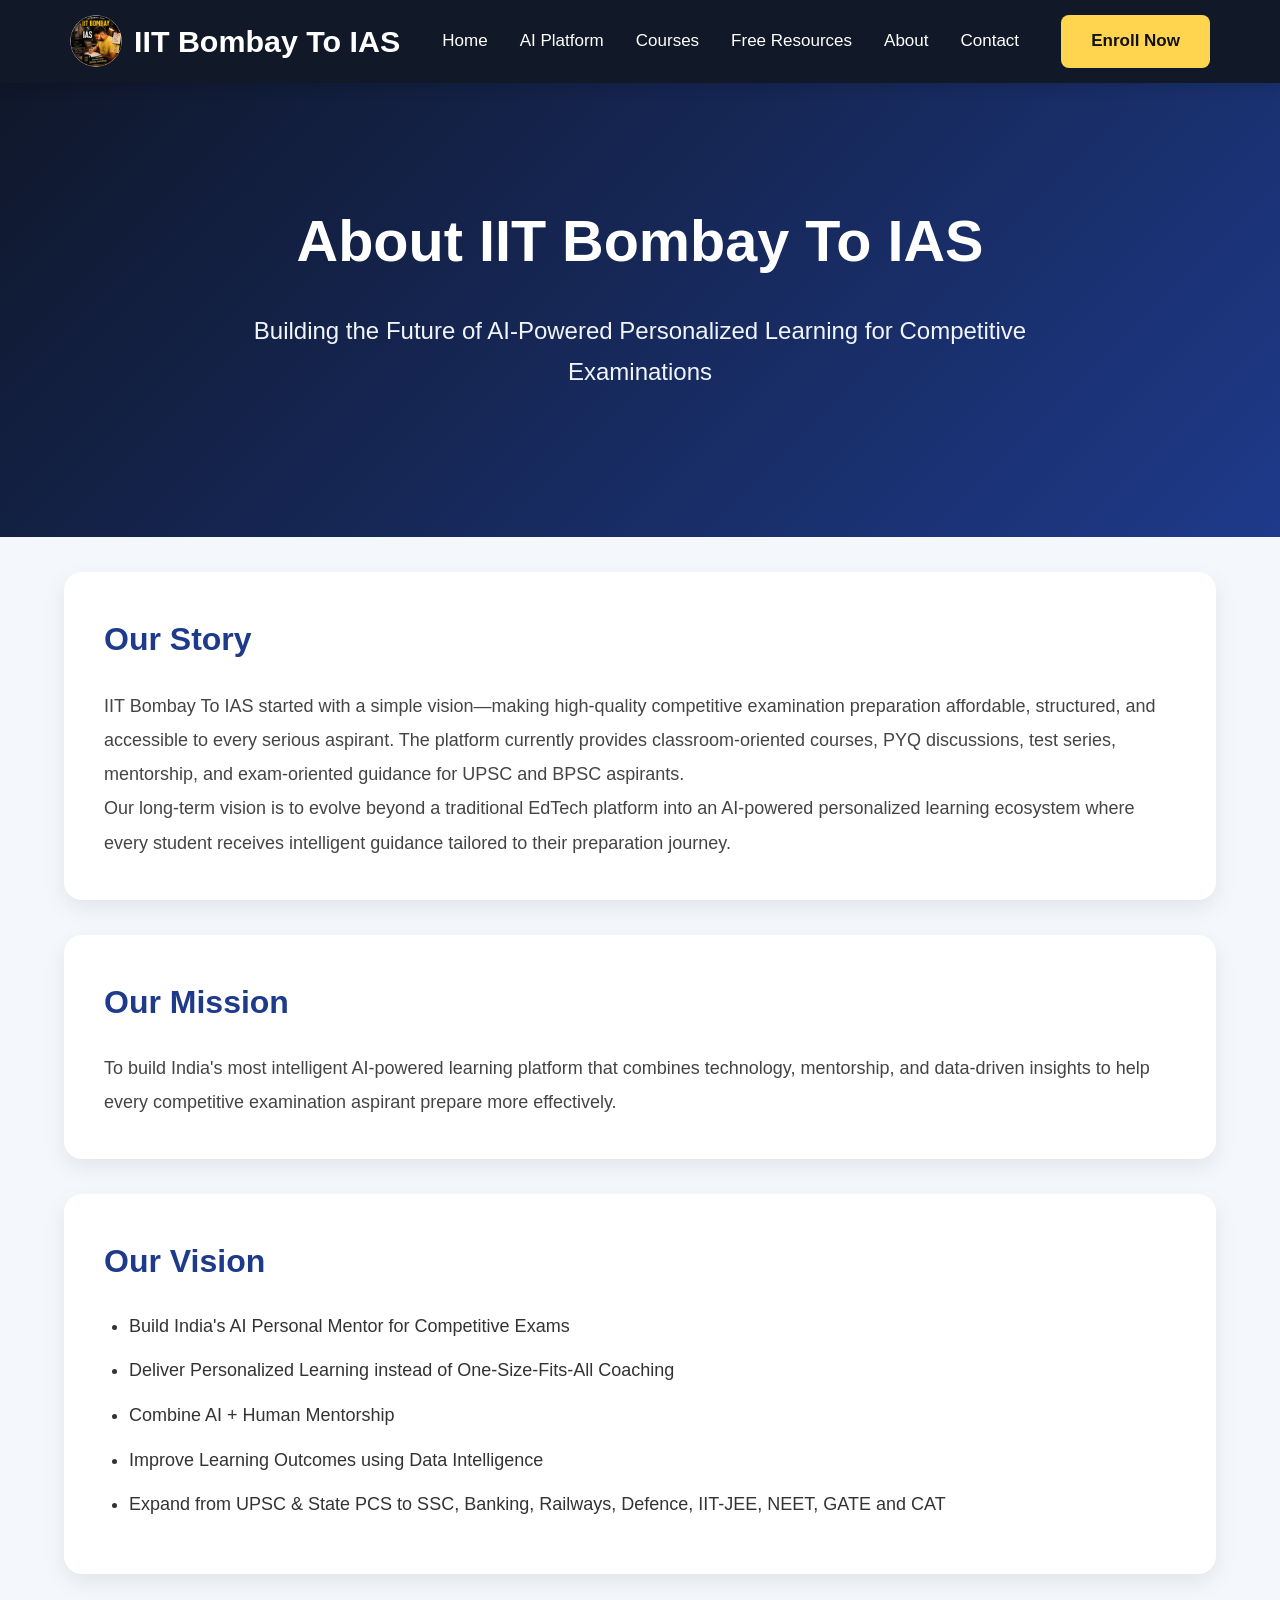
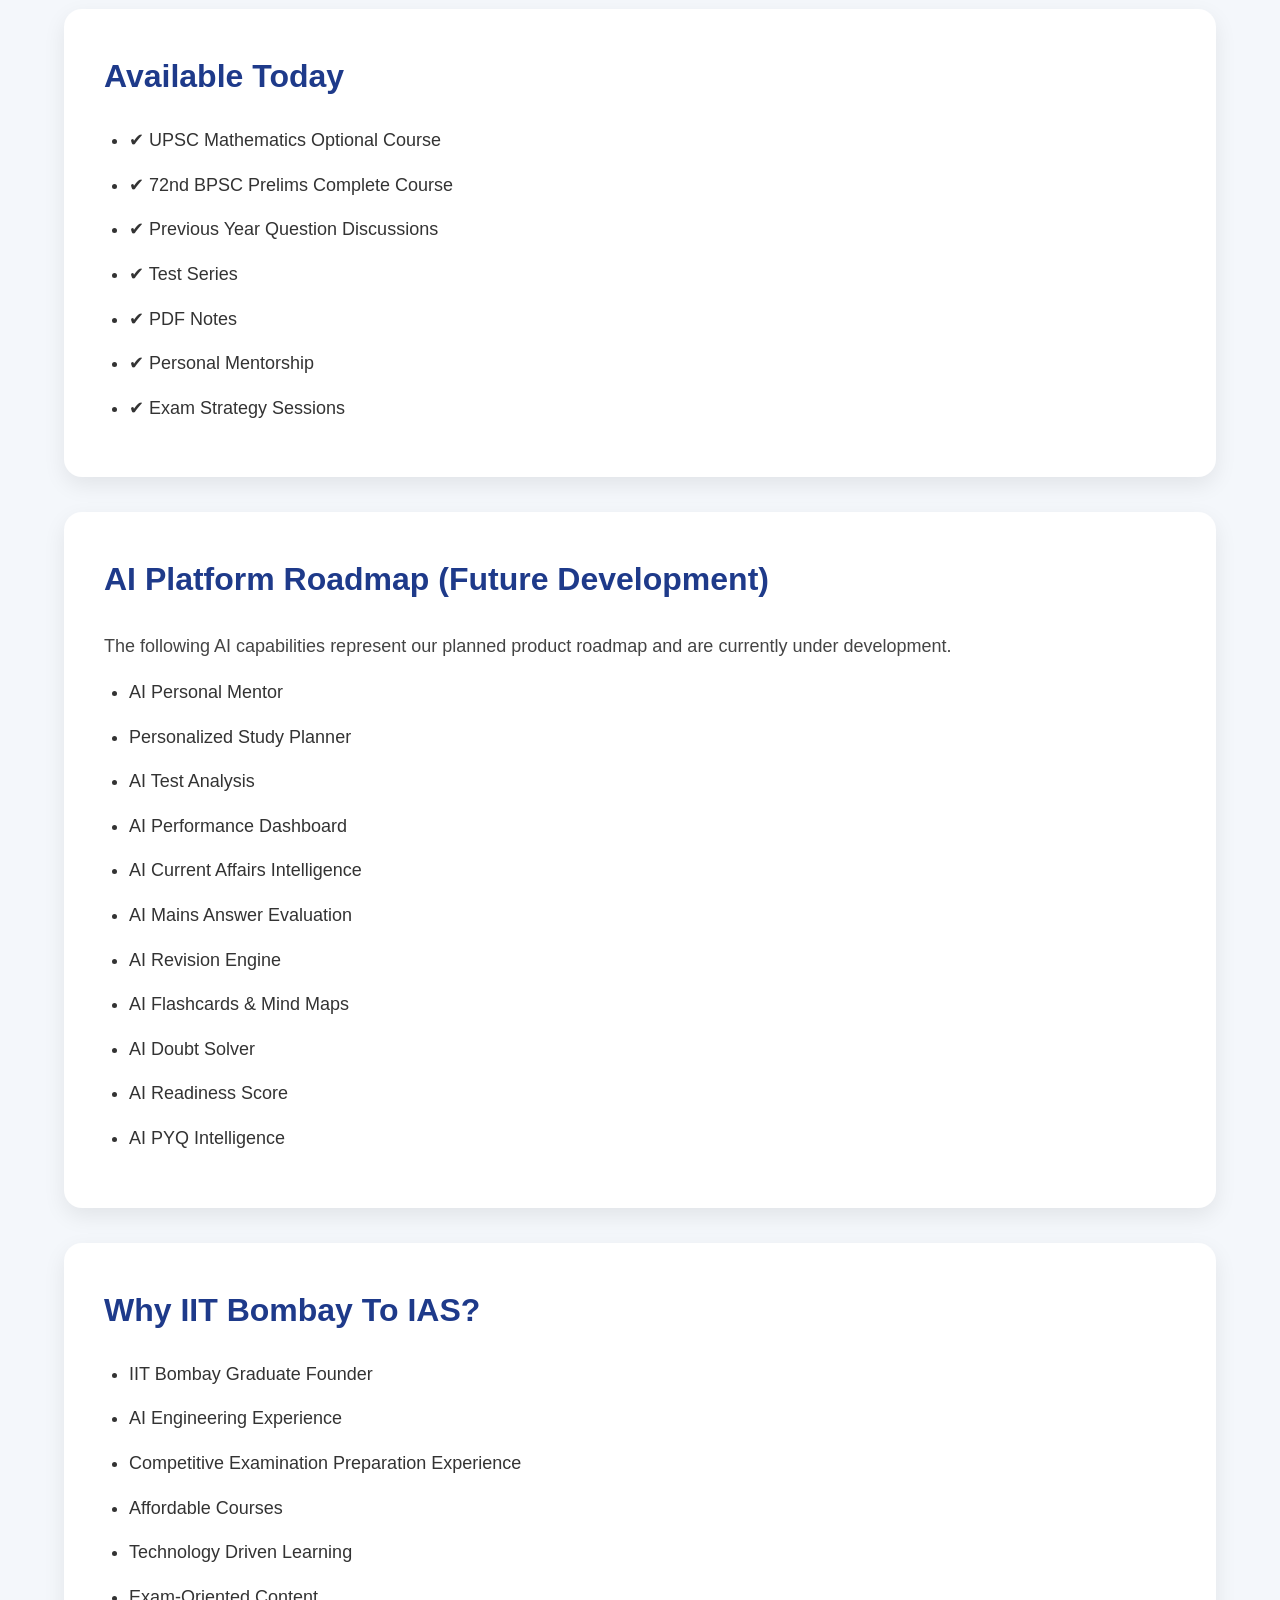
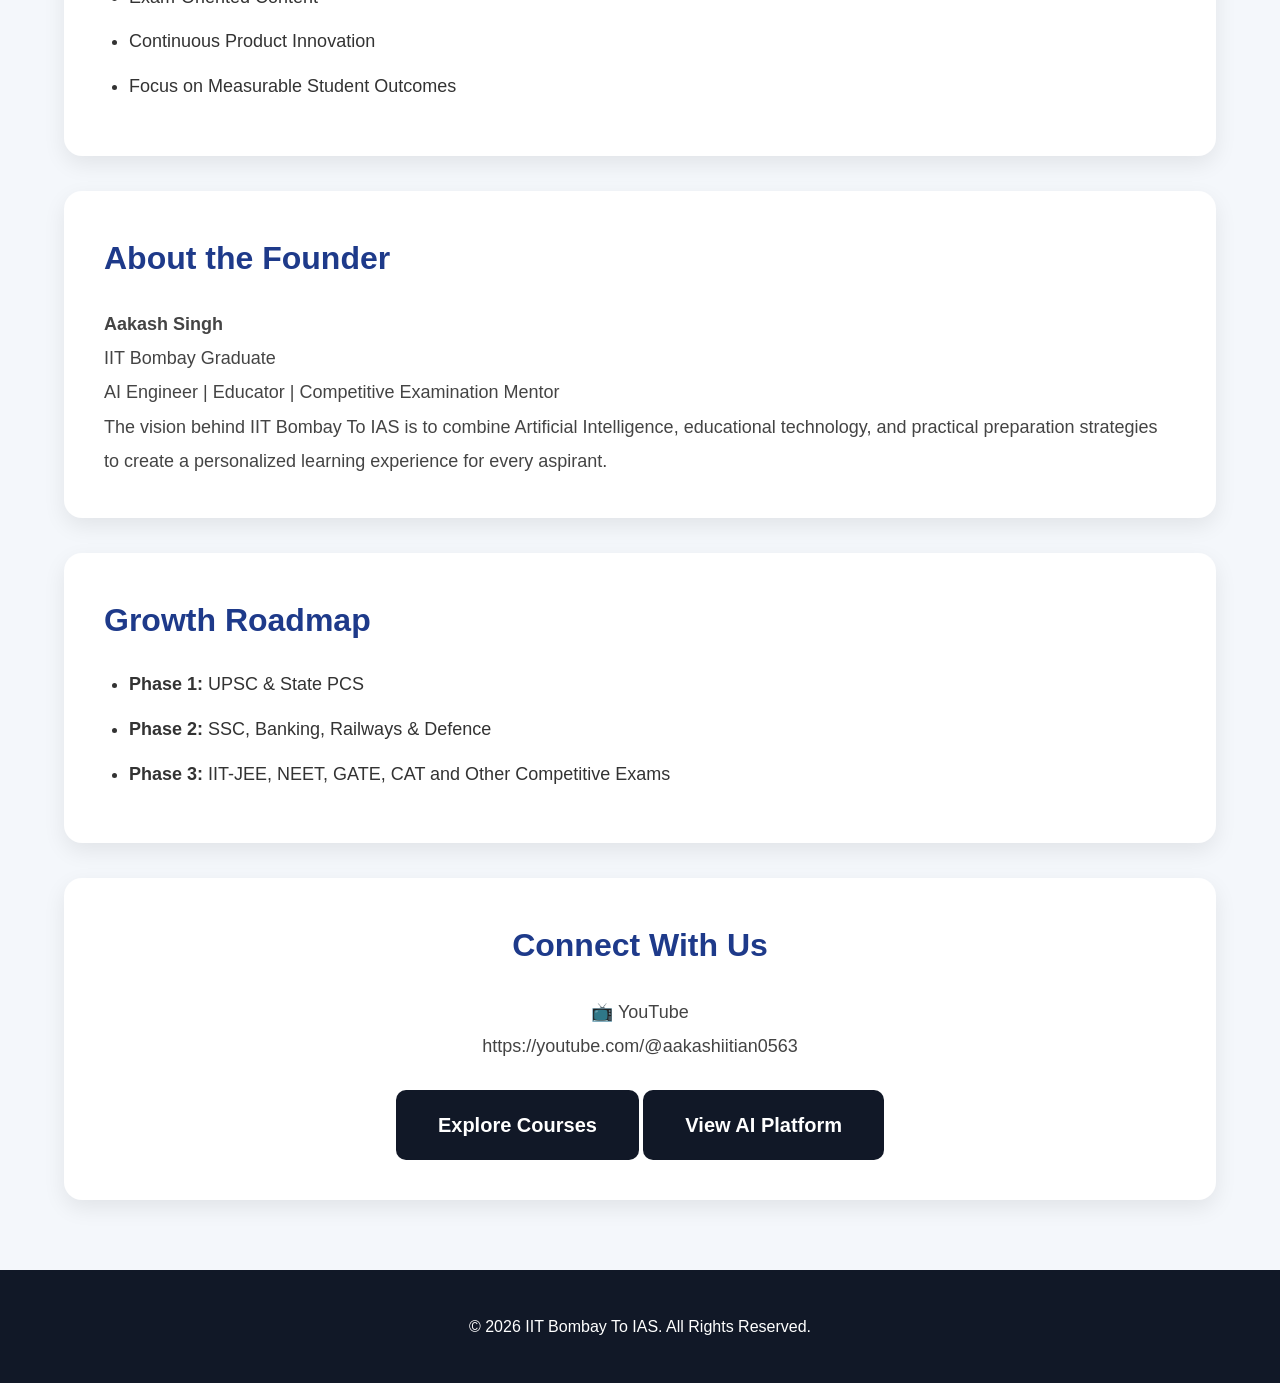
==== about.html @ cb293e4f "Responsive IIT Bombay To IAS site with SEO + accessibility improvements" ====
<!DOCTYPE html>
<html lang="en">

<head>

<meta charset="UTF-8">

<meta name="viewport" content="width=device-width, initial-scale=1.0">

<title>About | IIT Bombay To IAS</title>

<meta name="description" content="About IIT Bombay To IAS — an IIT Bombay graduate and AI engineer building an AI-powered personalized learning platform for UPSC, BPSC and other competitive exams.">

<link rel="icon" type="image/png" href="images/logo.png">
<link rel="canonical" href="https://abhi1191.github.io/iitbombaytoias/about.html">
<meta name="theme-color" content="#111827">
<meta property="og:type" content="website">
<meta property="og:title" content="About | IIT Bombay To IAS">
<meta property="og:description" content="Building an AI-powered personalized learning platform for competitive exam aspirants.">
<meta property="og:image" content="https://abhi1191.github.io/iitbombaytoias/images/logo.png">

<link rel="stylesheet" href="css/style.css">

</head>

<body>

<!-- ================= NAVBAR ================= -->

<header>

<nav>

<div class="logo">

<img src="images/logo.png" alt="IIT Bombay To IAS">

<h2>IIT Bombay To IAS</h2>

</div>

<ul>

<li><a href="index.html">Home</a></li>

<li><a href="ai-platform.html">AI Platform</a></li>

<li><a href="courses.html">Courses</a></li>

<li><a href="resources.html">Free Resources</a></li>

<li><a href="about.html">About</a></li>

<li><a href="contact.html">Contact</a></li>

</ul>

<a href="https://forms.gle/uqnSGutSCqCPFCfB7" target="_blank" rel="noopener noreferrer" class="nav-btn btn">

Enroll Now

</a>

</nav>

</header>



<!-- ================= HERO ================= -->

<section class="hero">

<h1>

About IIT Bombay To IAS

</h1>

<p>

Building the Future of AI-Powered Personalized Learning for Competitive Examinations

</p>

</section>



<!-- ================= OUR STORY ================= -->

<section class="details">

<h2>

Our Story

</h2>

<p>

IIT Bombay To IAS started with a simple vision—making high-quality competitive examination preparation affordable, structured, and accessible to every serious aspirant.

The platform currently provides classroom-oriented courses, PYQ discussions, test series, mentorship, and exam-oriented guidance for UPSC and BPSC aspirants.

</p>

<p>

Our long-term vision is to evolve beyond a traditional EdTech platform into an AI-powered personalized learning ecosystem where every student receives intelligent guidance tailored to their preparation journey.

</p>

</section>



<!-- ================= MISSION ================= -->

<section class="details">

<h2>

Our Mission

</h2>

<p>

To build India's most intelligent AI-powered learning platform that combines technology, mentorship, and data-driven insights to help every competitive examination aspirant prepare more effectively.

</p>

</section>



<!-- ================= VISION ================= -->

<section class="details">

<h2>

Our Vision

</h2>

<ul>

<li>Build India's AI Personal Mentor for Competitive Exams</li>

<li>Deliver Personalized Learning instead of One-Size-Fits-All Coaching</li>

<li>Combine AI + Human Mentorship</li>

<li>Improve Learning Outcomes using Data Intelligence</li>

<li>Expand from UPSC & State PCS to SSC, Banking, Railways, Defence, IIT-JEE, NEET, GATE and CAT</li>

</ul>

</section>



<!-- ================= WHAT WE OFFER TODAY ================= -->

<section class="details">

<h2>

Available Today

</h2>

<ul>

<li>✔ UPSC Mathematics Optional Course</li>

<li>✔ 72nd BPSC Prelims Complete Course</li>

<li>✔ Previous Year Question Discussions</li>

<li>✔ Test Series</li>

<li>✔ PDF Notes</li>

<li>✔ Personal Mentorship</li>

<li>✔ Exam Strategy Sessions</li>

</ul>

</section>



<!-- ================= FUTURE AI PLATFORM ================= -->

<section class="details">

<h2>

AI Platform Roadmap (Future Development)

</h2>

<p>

The following AI capabilities represent our planned product roadmap and are currently under development.

</p>

<ul>

<li>AI Personal Mentor</li>

<li>Personalized Study Planner</li>

<li>AI Test Analysis</li>

<li>AI Performance Dashboard</li>

<li>AI Current Affairs Intelligence</li>

<li>AI Mains Answer Evaluation</li>

<li>AI Revision Engine</li>

<li>AI Flashcards & Mind Maps</li>

<li>AI Doubt Solver</li>

<li>AI Readiness Score</li>

<li>AI PYQ Intelligence</li>

</ul>

</section>



<!-- ================= WHY US ================= -->

<section class="details">

<h2>

Why IIT Bombay To IAS?

</h2>

<ul>

<li>IIT Bombay Graduate Founder</li>

<li>AI Engineering Experience</li>

<li>Competitive Examination Preparation Experience</li>

<li>Affordable Courses</li>

<li>Technology Driven Learning</li>

<li>Exam-Oriented Content</li>

<li>Continuous Product Innovation</li>

<li>Focus on Measurable Student Outcomes</li>

</ul>

</section>



<!-- ================= FOUNDER ================= -->

<section class="details">

<h2>

About the Founder

</h2>

<p>

<b>Aakash Singh</b>

</p>

<p>

IIT Bombay Graduate

</p>

<p>

AI Engineer | Educator | Competitive Examination Mentor

</p>

<p>

The vision behind IIT Bombay To IAS is to combine Artificial Intelligence, educational technology, and practical preparation strategies to create a personalized learning experience for every aspirant.

</p>

</section>



<!-- ================= PHASES ================= -->

<section class="details">

<h2>

Growth Roadmap

</h2>

<ul>

<li><b>Phase 1:</b> UPSC & State PCS</li>

<li><b>Phase 2:</b> SSC, Banking, Railways & Defence</li>

<li><b>Phase 3:</b> IIT-JEE, NEET, GATE, CAT and Other Competitive Exams</li>

</ul>

</section>



<!-- ================= CONNECT ================= -->

<section class="details" style="text-align:center;">

<h2>

Connect With Us

</h2>

<p>

📺 YouTube

</p>

<p>

https://youtube.com/@aakashiitian0563

</p>

<br>

<a href="courses.html" class="buy-btn btn">

Explore Courses

</a>

<a href="ai-platform.html" class="buy-btn btn">

View AI Platform

</a>

</section>



<footer>

<p>

© 2026 IIT Bombay To IAS. All Rights Reserved.

</p>

</footer>

<script src="js/script.js"></script>

</body>

</html>
---- css/style.css ----
/* ==========================================================
   IIT Bombay To IAS
   AI Powered Competitive Exam Platform
   Global Styles (Part 1)
========================================================== */

*{
    margin:0;
    padding:0;
    box-sizing:border-box;
    font-family:Arial, Helvetica, sans-serif;
}

html{
    scroll-behavior:smooth;
}

body{
    background:#f4f7fb;
    color:#222;
    line-height:1.7;
}

/* ==========================================================
   LINKS
========================================================== */

a{
    text-decoration:none;
    color:inherit;
}

/* ==========================================================
   NAVBAR
========================================================== */

nav{

    width:100%;

    display:flex;

    justify-content:space-between;

    align-items:center;

    padding:15px 70px;

    background:#111827;

    position:sticky;

    top:0;

    z-index:999;

    box-shadow:0 3px 15px rgba(0,0,0,.15);

}

.logo{

    display:flex;

    align-items:center;

    gap:12px;

}

.logo img{

    width:52px;

    height:52px;

    border-radius:50%;

}

.logo h2{

    color:white;

    font-size:clamp(1.1rem, 2.4vw, 1.9rem);

    font-weight:bold;

    white-space:nowrap;

}

nav ul{

    display:flex;

    gap:32px;

    list-style:none;

}

nav ul li a{

    color:white;

    font-size:17px;

    transition:.3s;

}

nav ul li a:hover{

    color:#FFD54F;

}

/* ==========================================================
   NAV BUTTON
========================================================== */

.nav-btn{

    background:#FFD54F;

    color:#111;

    padding:12px 30px;

    border:none;

    border-radius:8px;

    font-size:17px;

    font-weight:bold;

    cursor:pointer;

    transition:.3s;

}

.nav-btn:hover{

    background:white;

    transform:translateY(-2px);

}

/* ==========================================================
   MOBILE MENU TOGGLE (hamburger)
========================================================== */

.menu-toggle{

    display:none;

    flex-direction:column;

    justify-content:center;

    gap:5px;

    width:46px;

    height:46px;

    padding:9px;

    background:none;

    border:none;

    cursor:pointer;

}

.menu-toggle span{

    display:block;

    width:26px;

    height:3px;

    background:#fff;

    border-radius:3px;

    transition:.3s;

}

.menu-toggle[aria-expanded="true"] span:nth-child(1){

    transform:translateY(8px) rotate(45deg);

}

.menu-toggle[aria-expanded="true"] span:nth-child(2){

    opacity:0;

}

.menu-toggle[aria-expanded="true"] span:nth-child(3){

    transform:translateY(-8px) rotate(-45deg);

}

/* ==========================================================
   HERO SECTION
========================================================== */

.hero{

    background:linear-gradient(135deg,#0f172a,#1e3a8a);

    color:white;

    text-align:center;

    padding:110px 20px;

}

.hero h1{

    font-size:clamp(2rem, 5.5vw, 3.6rem);

    margin-bottom:20px;

    font-weight:bold;

}

.hero p{

    font-size:clamp(1rem, 2.4vw, 1.5rem);

    max-width:900px;

    margin:auto;

    margin-bottom:35px;

    color:#f1f5f9;

}

.hero button,
.hero a.btn{

    background:#FFD54F;

    color:black;

    border:none;

    padding:18px 42px;

    font-size:20px;

    border-radius:10px;

    cursor:pointer;

    font-weight:bold;

    transition:.3s;

}

.hero button:hover,
.hero a.btn:hover{

    transform:translateY(-4px);

    background:white;

}

/* ==========================================================
   SECTION TITLE
========================================================== */

.section-title{

    text-align:center;

    font-size:clamp(1.7rem, 4vw, 2.5rem);

    color:#0f172a;

    margin-bottom:15px;

}

.section-subtitle{

    text-align:center;

    color:#555;

    font-size:20px;

    margin-bottom:45px;

}

/* ==========================================================
   COMMON SECTION
========================================================== */

.featured{

    width:90%;

    max-width:1400px;

    margin:auto;

    padding:70px 0;

}

.featured h2{

    text-align:center;

    font-size:clamp(1.6rem, 3.8vw, 2.4rem);

    color:#0f172a;

    margin-bottom:45px;

}

/* ==========================================================
   GRID
========================================================== */

.cards{

    display:grid;

    grid-template-columns:repeat(auto-fit,minmax(280px,1fr));

    gap:30px;

}

/* ==========================================================
   CARD DESIGN
========================================================== */

.card,
.course-card{

    background:white;

    border-radius:18px;

    padding:28px;

    text-align:center;

    box-shadow:0 10px 25px rgba(0,0,0,.08);

    transition:.35s;

    display:flex;

    flex-direction:column;

    justify-content:space-between;

    overflow:hidden;

}

.card:hover,
.course-card:hover{

    transform:translateY(-8px);

    box-shadow:0 18px 40px rgba(0,0,0,.15);

}

/* ==========================================================
   CARD IMAGE
========================================================== */

.card img,
.course-card img{

    width:190px;

    height:190px;

    object-fit:cover;

    margin:auto;

    border-radius:15px;

    margin-bottom:20px;

}

.card h3,
.course-card h2{

    font-size:28px;

    margin-bottom:15px;

    color:#111827;

}

.card p,
.course-card p{

    font-size:18px;

    color:#555;

    margin-bottom:15px;

}

.card h4,
.course-card h4{

    color:#d40000;

    font-size:30px;

    margin-bottom:22px;

}

/* ==========================================================
   BUTTONS
========================================================== */

a.btn{

    display:inline-block;

    text-decoration:none;

    text-align:center;

}

.card button,
.card a.btn,
.course-card button,
.course-card a.btn{

    width:100%;

    background:#111827;

    color:white;

    border:none;

    padding:15px;

    border-radius:10px;

    font-size:18px;

    cursor:pointer;

    transition:.3s;

    font-weight:bold;

}

.card button:hover,
.card a.btn:hover,
.course-card button:hover,
.course-card a.btn:hover{

    background:#FFD54F;

    color:black;

}

button:disabled{

    background:#bdbdbd;

    cursor:not-allowed;

}

/* ==========================================================
   BADGES
========================================================== */

.badge{

    display:inline-block;

    background:#2563eb;

    color:white;

    padding:8px 18px;

    border-radius:50px;

    font-size:14px;

    font-weight:bold;

    margin-bottom:18px;

}

.badge-ai{

    background:#7c3aed;

}

.badge-live{

    background:#16a34a;

}

.badge-coming{

    background:#f59e0b;

}

/* ==========================================================
   HIGHLIGHT BOX
========================================================== */

.highlight-box{

    background:#eef5ff;

    border-left:5px solid #2563eb;

    padding:22px;

    border-radius:10px;

    margin:25px 0;

}

/* ==========================================================
   AI FEATURE BOX
========================================================== */

.ai-feature{

    background:white;

    border-radius:18px;

    padding:28px;

    box-shadow:0 10px 25px rgba(0,0,0,.08);

    transition:.3s;

}

.ai-feature:hover{

    transform:translateY(-6px);

}

.ai-feature h3{

    margin-bottom:15px;

    color:#1e3a8a;

}

.ai-feature p{

    color:#555;

    line-height:1.8;

}
/* ==========================================================
   COURSE PAGE
========================================================== */

.course-page{

    width:90%;
    max-width:1300px;
    margin:70px auto;

    display:grid;

    grid-template-columns:400px 1fr;

    gap:60px;

    align-items:center;

}

.course-left{

    text-align:center;

}

.course-image{

    width:100%;

    max-width:400px;

    border-radius:18px;

    box-shadow:0 15px 35px rgba(0,0,0,.18);

    transition:.4s;

}

.course-image:hover{

    transform:scale(1.02);

}

.course-right h1{

    font-size:clamp(1.8rem, 4.5vw, 2.9rem);

    color:#0f172a;

    margin-bottom:20px;

}

.course-right p{

    font-size:20px;

    color:#555;

    margin-bottom:25px;

}

/* ==========================================================
   PRICE BOX
========================================================== */

.price-box{

    background:#fff8dc;

    border-left:6px solid #f59e0b;

    padding:25px;

    border-radius:12px;

    margin:25px 0;

    box-shadow:0 6px 15px rgba(0,0,0,.08);

}

.price-box h2{

    color:#d40000;

    font-size:48px;

    margin-bottom:10px;

}

.price-box span{

    color:#444;

    font-size:18px;

}

/* ==========================================================
   BUY BUTTON
========================================================== */

.buy-btn{

    background:#111827;

    color:white;

    padding:18px 42px;

    border:none;

    border-radius:10px;

    font-size:20px;

    font-weight:bold;

    cursor:pointer;

    transition:.3s;

}

.buy-btn:hover{

    background:#FFD54F;

    color:black;

}

/* ==========================================================
   DETAILS SECTION
========================================================== */

.details{

    width:90%;

    max-width:1200px;

    margin:35px auto;

    background:white;

    padding:40px;

    border-radius:18px;

    box-shadow:0 8px 22px rgba(0,0,0,.08);

}

.details h2{

    color:#1e3a8a;

    font-size:32px;

    margin-bottom:22px;

}

.details h3{

    color:#111827;

    margin-top:20px;

    margin-bottom:12px;

}

.details p{

    font-size:18px;

    color:#444;

    line-height:1.9;

}

.details ul{

    padding-left:25px;

}

.details li{

    margin:14px 0;

    font-size:18px;

    color:#333;

}

/* ==========================================================
   INFO GRID
========================================================== */

.info-grid{

    display:grid;

    grid-template-columns:repeat(auto-fit,minmax(260px,1fr));

    gap:25px;

    margin-top:30px;

}

.info-box{

    background:#f8fbff;

    border-radius:15px;

    padding:25px;

    text-align:center;

    border:1px solid #dbeafe;

    transition:.3s;

}

.info-box:hover{

    transform:translateY(-6px);

    box-shadow:0 12px 25px rgba(0,0,0,.10);

}

.info-box h3{

    color:#2563eb;

    margin-bottom:15px;

}

.info-box p{

    font-size:17px;

}

/* ==========================================================
   FEATURE LIST
========================================================== */

.feature-list{

    display:grid;

    grid-template-columns:repeat(auto-fit,minmax(300px,1fr));

    gap:20px;

    margin-top:25px;

}

.feature-item{

    background:#ffffff;

    border-radius:14px;

    padding:22px;

    box-shadow:0 8px 18px rgba(0,0,0,.07);

    border-left:5px solid #2563eb;

}

.feature-item h3{

    color:#1d4ed8;

    margin-bottom:10px;

}

.feature-item p{

    color:#555;

}

/* ==========================================================
   AI PLATFORM SECTION
========================================================== */

.ai-section{

    width:90%;

    max-width:1300px;

    margin:70px auto;

}

.ai-section h2{

    text-align:center;

    font-size:40px;

    color:#0f172a;

    margin-bottom:18px;

}

.ai-section p{

    text-align:center;

    font-size:20px;

    color:#666;

    margin-bottom:45px;

}

/* ==========================================================
   AI FEATURE GRID
========================================================== */

.ai-grid{

    display:grid;

    grid-template-columns:repeat(auto-fit,minmax(320px,1fr));

    gap:28px;

}

.ai-card{

    background:white;

    padding:30px;

    border-radius:18px;

    box-shadow:0 10px 22px rgba(0,0,0,.08);

    transition:.35s;

}

.ai-card:hover{

    transform:translateY(-8px);

}

.ai-card h3{

    color:#1d4ed8;

    margin-bottom:15px;

    font-size:24px;

}

.ai-card p{

    color:#555;

    line-height:1.8;

}

/* ==========================================================
   ROADMAP
========================================================== */

.roadmap{

    width:90%;

    max-width:1200px;

    margin:60px auto;

}

.roadmap table{

    width:100%;

    border-collapse:collapse;

    background:white;

    box-shadow:0 8px 18px rgba(0,0,0,.08);

}

.roadmap th{

    background:#1d4ed8;

    color:white;

    padding:18px;

}

.roadmap td{

    border:1px solid #e5e7eb;

    padding:18px;

    font-size:17px;

}

.roadmap tr:nth-child(even){

    background:#f8fafc;

}

/* ==========================================================
   VISION BOX
========================================================== */

.vision-box{

    background:linear-gradient(135deg,#1e3a8a,#2563eb);

    color:white;

    padding:45px;

    border-radius:20px;

    text-align:center;

    margin:60px auto;

    width:90%;

    max-width:1200px;

}

.vision-box h2{

    font-size:38px;

    margin-bottom:20px;

}

.vision-box p{

    font-size:20px;

    max-width:900px;

    margin:auto;

}

/* ==========================================================
   CTA SECTION
========================================================== */

.cta{

    background:#111827;

    color:white;

    text-align:center;

    padding:70px 20px;

}

.cta h2{

    font-size:42px;

    margin-bottom:20px;

}

.cta p{

    font-size:20px;

    margin-bottom:30px;

}

.cta button,
.cta a.btn{

    background:#FFD54F;

    color:black;

    border:none;

    padding:18px 40px;

    border-radius:10px;

    font-size:20px;

    font-weight:bold;

    cursor:pointer;

    transition:.3s;

}

.cta button:hover,
.cta a.btn:hover{

    background:white;

}
/* ==========================================================
   ABOUT PAGE
========================================================== */

.about-grid{

    display:grid;
    grid-template-columns:repeat(auto-fit,minmax(300px,1fr));
    gap:30px;
    margin-top:30px;

}

.about-card{

    background:white;
    border-radius:18px;
    padding:30px;
    box-shadow:0 10px 25px rgba(0,0,0,.08);
    transition:.3s;

}

.about-card:hover{

    transform:translateY(-6px);

}

.about-card h3{

    color:#1d4ed8;
    margin-bottom:15px;

}

.about-card p{

    color:#555;
    line-height:1.8;

}

/* ==========================================================
   CONTACT PAGE
========================================================== */

.contact-grid{

    display:grid;
    grid-template-columns:repeat(auto-fit,minmax(280px,1fr));
    gap:30px;
    margin-top:30px;

}

.contact-card{

    background:white;
    border-radius:18px;
    padding:30px;
    text-align:center;
    box-shadow:0 10px 25px rgba(0,0,0,.08);
    transition:.3s;

}

.contact-card:hover{

    transform:translateY(-6px);

}

.contact-card h3{

    color:#2563eb;
    margin-bottom:15px;

}

.contact-card p{

    color:#555;

}

/* ==========================================================
   RESOURCES
========================================================== */

.resource-grid{

    display:grid;
    grid-template-columns:repeat(auto-fit,minmax(300px,1fr));
    gap:28px;
    margin-top:35px;

}

.resource-card{

    background:white;
    border-radius:18px;
    padding:28px;
    box-shadow:0 10px 25px rgba(0,0,0,.08);
    transition:.3s;

}

.resource-card:hover{

    transform:translateY(-6px);

}

.resource-card h3{

    color:#0f172a;
    margin-bottom:15px;

}

.resource-card p{

    color:#555;
    margin-bottom:20px;

}

.resource-card a{

    display:inline-block;
    background:#2563eb;
    color:white;
    padding:10px 20px;
    border-radius:8px;
    transition:.3s;

}

.resource-card a:hover{

    background:#1d4ed8;

}

/* ==========================================================
   AI DASHBOARD PREVIEW
========================================================== */

.dashboard-preview{

    display:grid;
    grid-template-columns:repeat(auto-fit,minmax(250px,1fr));
    gap:25px;
    margin-top:35px;

}

.dashboard-card{

    background:white;
    border-radius:15px;
    padding:25px;
    text-align:center;
    box-shadow:0 8px 20px rgba(0,0,0,.08);

}

.dashboard-card h3{

    color:#2563eb;
    margin-bottom:10px;

}

.dashboard-card h2{

    font-size:40px;
    color:#111827;
    margin:15px 0;

}

/* ==========================================================
   STATS
========================================================== */

.stats{

    display:grid;
    grid-template-columns:repeat(auto-fit,minmax(220px,1fr));
    gap:30px;
    margin:60px auto;

}

.stat-box{

    background:white;
    border-radius:18px;
    padding:35px;
    text-align:center;
    box-shadow:0 10px 25px rgba(0,0,0,.08);

}

.stat-box h2{

    font-size:42px;
    color:#2563eb;
    margin-bottom:10px;

}

.stat-box p{

    color:#666;

}

/* ==========================================================
   TIMELINE
========================================================== */

.timeline{

    width:90%;
    max-width:1100px;
    margin:60px auto;

}

.timeline-item{

    background:white;
    padding:25px;
    margin-bottom:20px;
    border-left:6px solid #2563eb;
    border-radius:12px;
    box-shadow:0 8px 20px rgba(0,0,0,.08);

}

.timeline-item h3{

    color:#1d4ed8;
    margin-bottom:10px;

}

/* ==========================================================
   YOUTUBE SECTION
========================================================== */

.youtube-box{

    background:#ff0000;
    color:white;
    padding:45px;
    border-radius:18px;
    text-align:center;
    margin:60px auto;

}

.youtube-box h2{

    margin-bottom:20px;

}

.youtube-box a{

    color:white;
    font-weight:bold;
    text-decoration:underline;

}

/* ==========================================================
   FOOTER
========================================================== */

footer{

    margin-top:70px;
    background:#111827;
    color:white;
    text-align:center;
    padding:35px 20px;

}

footer p{

    margin:8px 0;

}

footer a{

    color:#FFD54F;

}

/* ==========================================================
   ANIMATIONS
========================================================== */

@keyframes fadeUp{

    from{

        opacity:0;
        transform:translateY(30px);

    }

    to{

        opacity:1;
        transform:translateY(0);

    }

}

.card,
.course-card,
.details,
.ai-card,
.about-card,
.contact-card,
.resource-card,
.dashboard-card,
.timeline-item{

    animation:fadeUp .8s ease;

}

/* ==========================================================
   RESPONSIVE
========================================================== */

/* Tablet & below: collapse the navbar into a hamburger menu */
@media(max-width:900px){

nav{

    flex-wrap:wrap;
    padding:14px 22px;

}

.logo{

    flex:1;

}

.menu-toggle{

    display:flex;

}

nav ul,
nav>a{

    flex-basis:100%;
    display:none;

}

nav.nav-open ul{

    display:flex;
    flex-direction:column;
    gap:0;
    margin-top:12px;

}

nav.nav-open>a{

    display:block;
    margin-top:12px;

}

nav ul li{

    width:100%;

}

nav ul li a{

    display:block;
    padding:13px 4px;
    font-size:18px;
    border-top:1px solid rgba(255,255,255,.12);

}

.nav-btn{

    width:100%;

}

.course-page{

    grid-template-columns:1fr;
    text-align:center;
    gap:35px;
    margin:45px auto;

}

.course-image{

    max-width:360px;
    margin:auto;

}

.featured,
.details,
.vision-box,
.ai-section,
.roadmap{

    width:94%;

}

.featured{

    padding:50px 0;

}

}

/* Phones */
@media(max-width:600px){

nav{

    padding:12px 16px;

}

.hero{

    padding:70px 16px;

}

.hero-buttons{

    display:flex;
    flex-direction:column;
    gap:12px;

}

.card,
.course-card,
.ai-card,
.about-card,
.contact-card,
.resource-card{

    padding:22px;

}

.card img,
.course-card img{

    width:150px;
    height:150px;

}

.details{

    padding:26px 20px;

}

.roadmap td,
.roadmap th{

    padding:12px;
    font-size:15px;

}

.price-box h2{

    font-size:36px;

}

.buy-btn,
.hero button,
.nav-btn{

    width:100%;

}

}

/* Large monitors: keep content comfortably centered */
@media(min-width:1600px){

.featured{

    max-width:1500px;

}

}

/* ==========================================================
   END OF FILE
========================================================== */
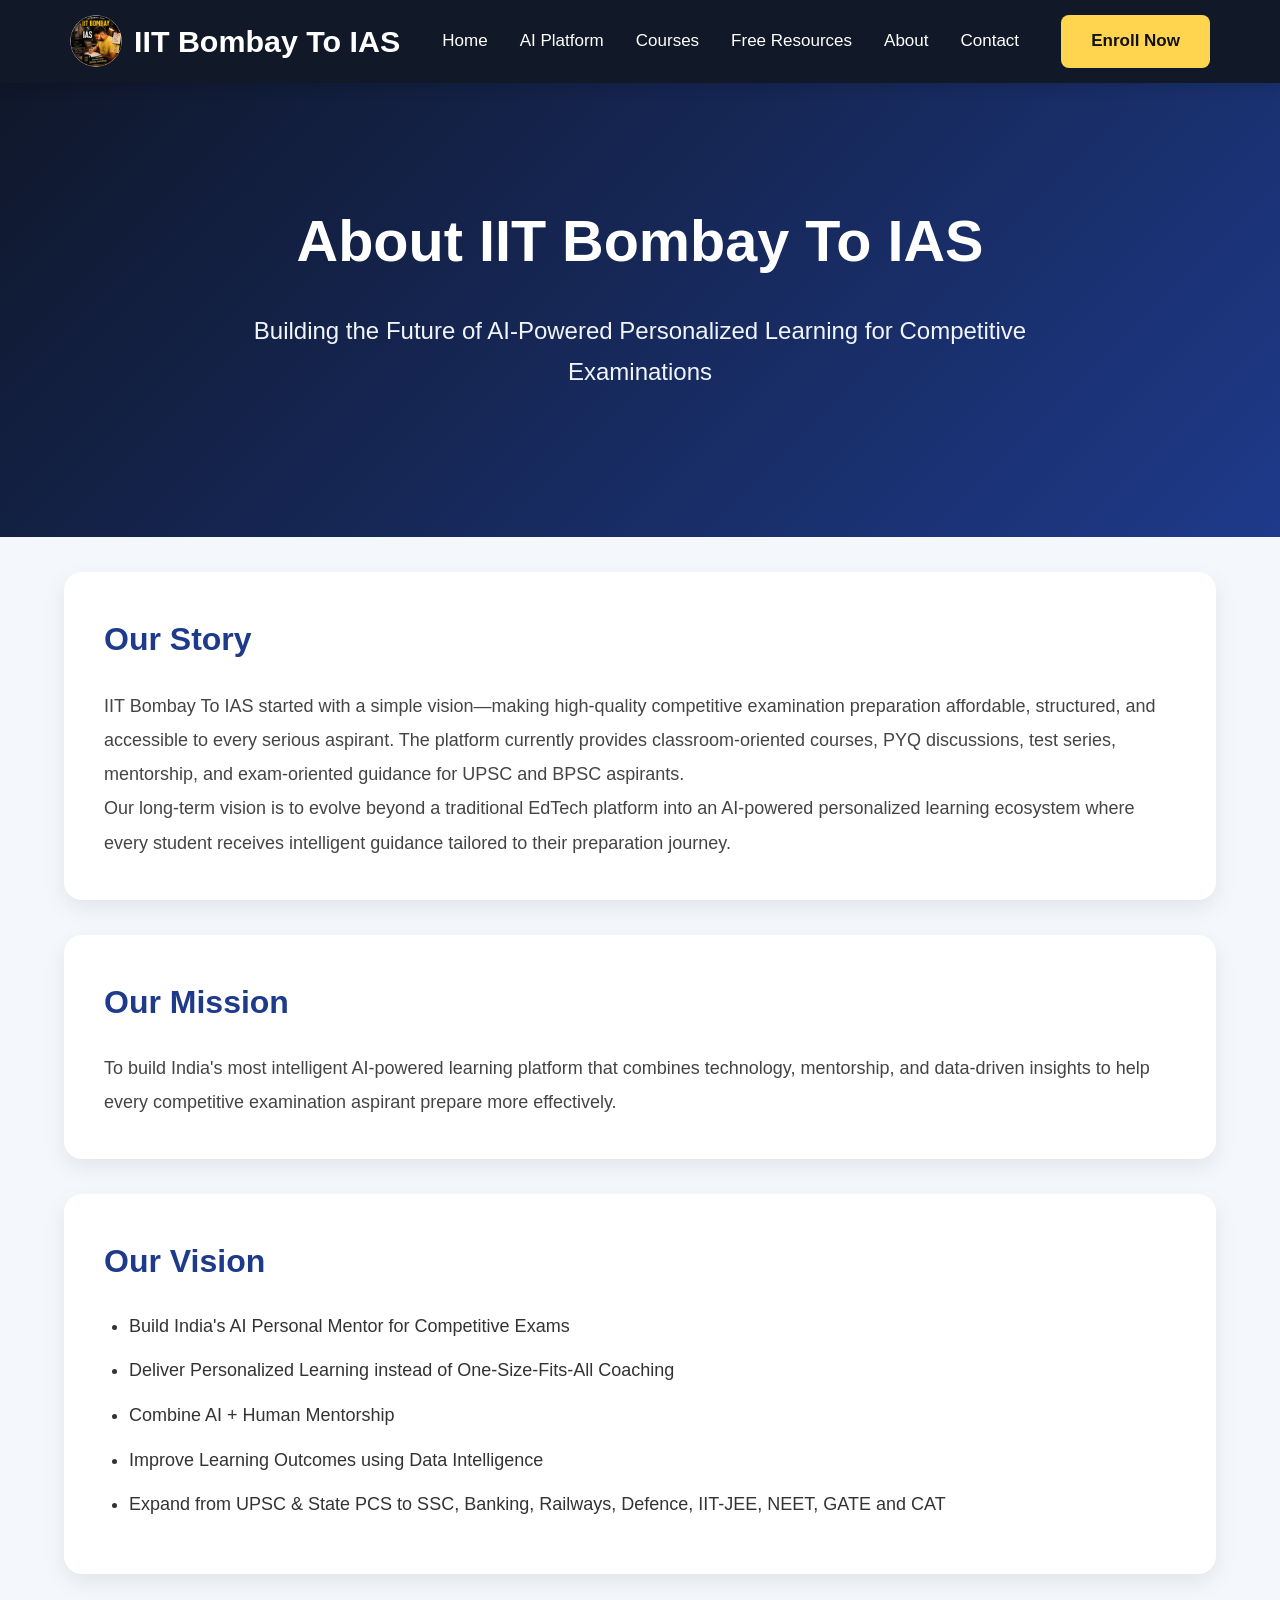
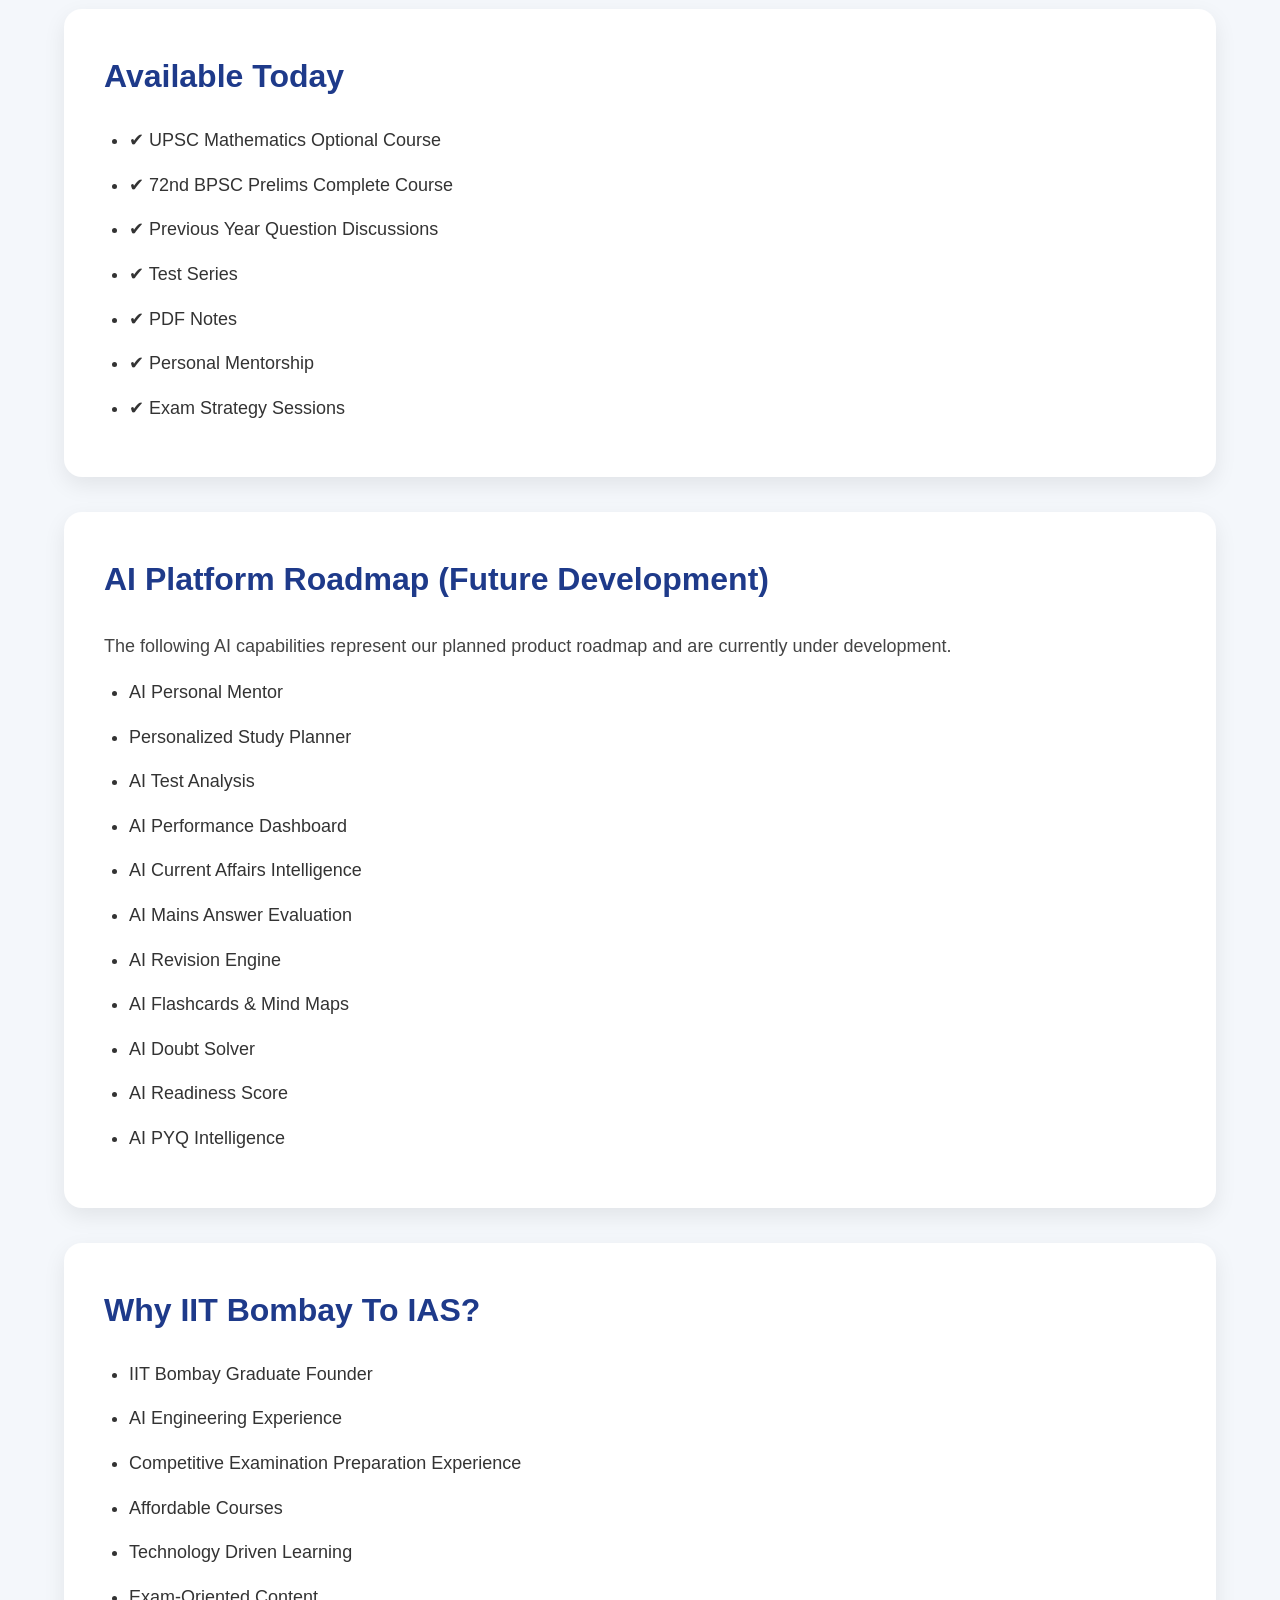
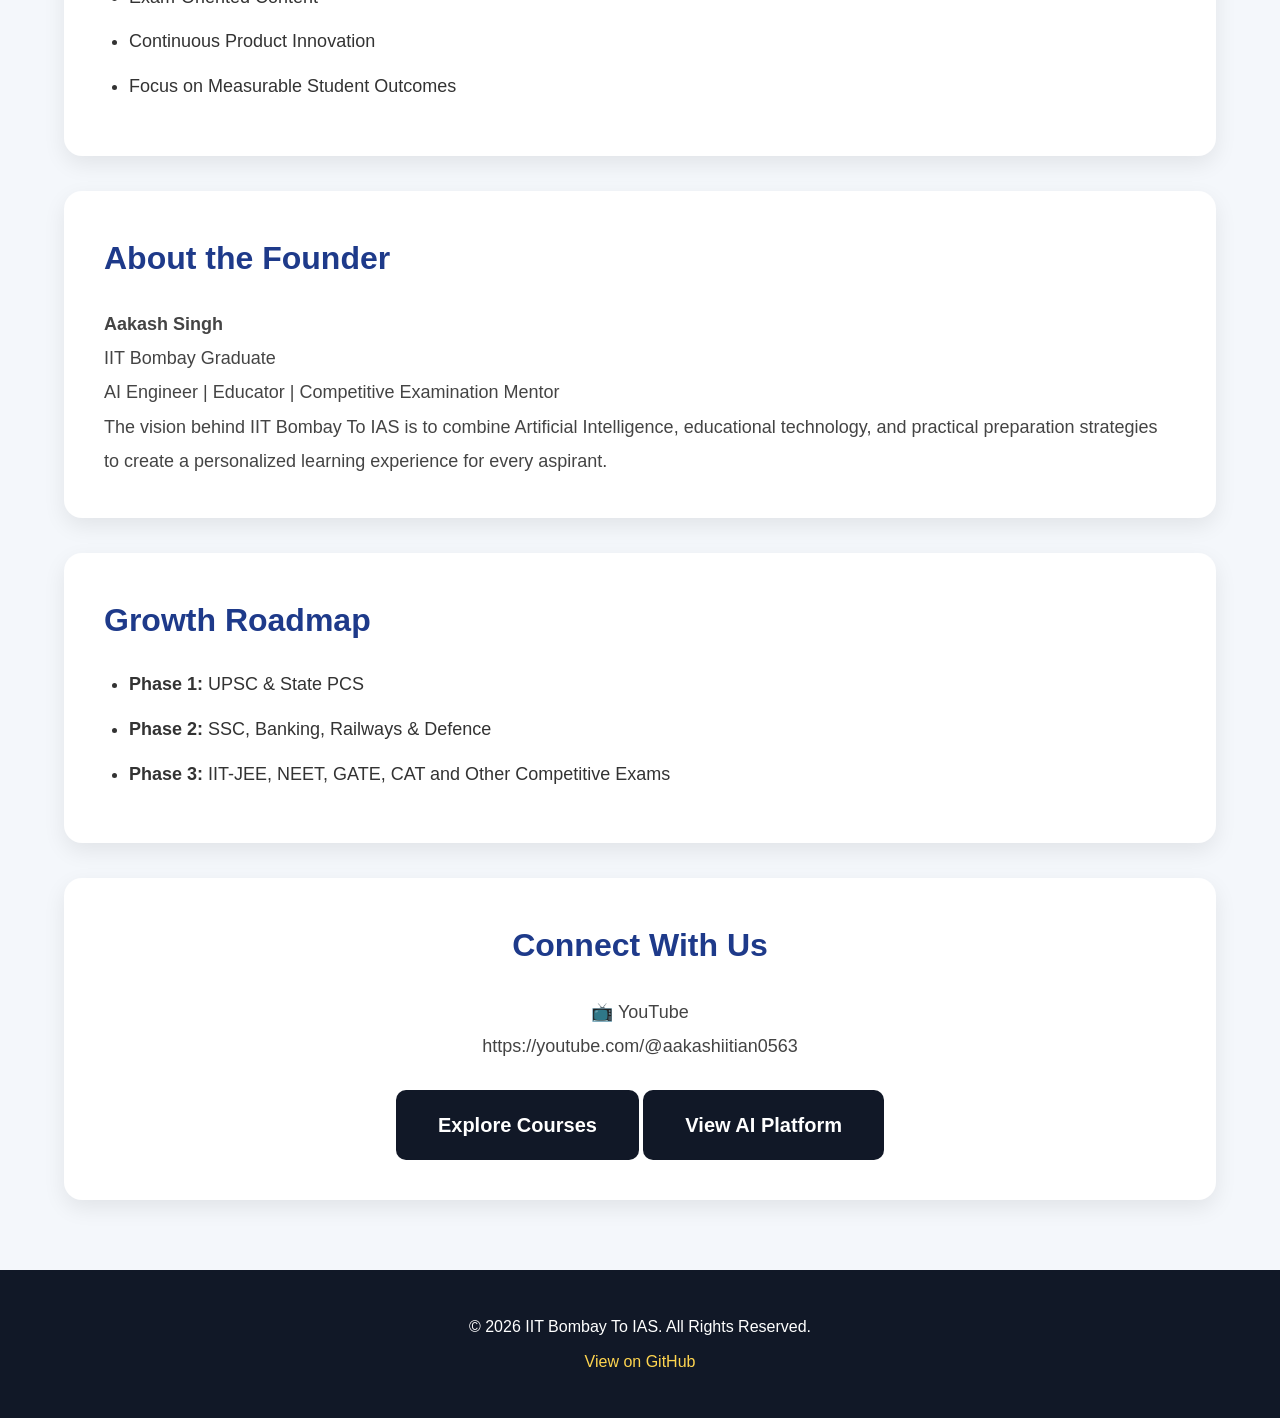
==== commit 2ed371f4: "Use repoUrl config in footer (View on GitHub link)" ====
--- a/about.html
+++ b/about.html
@@ -55,7 +55,7 @@
 
 </ul>
 
-<a href="https://forms.gle/uqnSGutSCqCPFCfB7" target="_blank" rel="noopener noreferrer" class="nav-btn btn">
+<a href="https://forms.gle/uqnSGutSCqCPFCfB7" data-cfg-href="enrollFormUrl" target="_blank" rel="noopener noreferrer" class="nav-btn btn">
 
 Enroll Now
 
@@ -355,7 +355,7 @@
 
 <p>
 
-https://youtube.com/@aakashiitian0563
+<span data-cfg-text="youtubeChannelUrl">https://youtube.com/@aakashiitian0563</span>
 
 </p>
 
@@ -385,8 +385,15 @@
 
 </p>
 
+<p>
+
+<a href="https://github.com/Abhi1191/iitbombaytoias" data-cfg-href="repoUrl" target="_blank" rel="noopener noreferrer">View on GitHub</a>
+
+</p>
+
 </footer>
 
+<script src="js/config.js"></script>
 <script src="js/script.js"></script>
 
 </body>
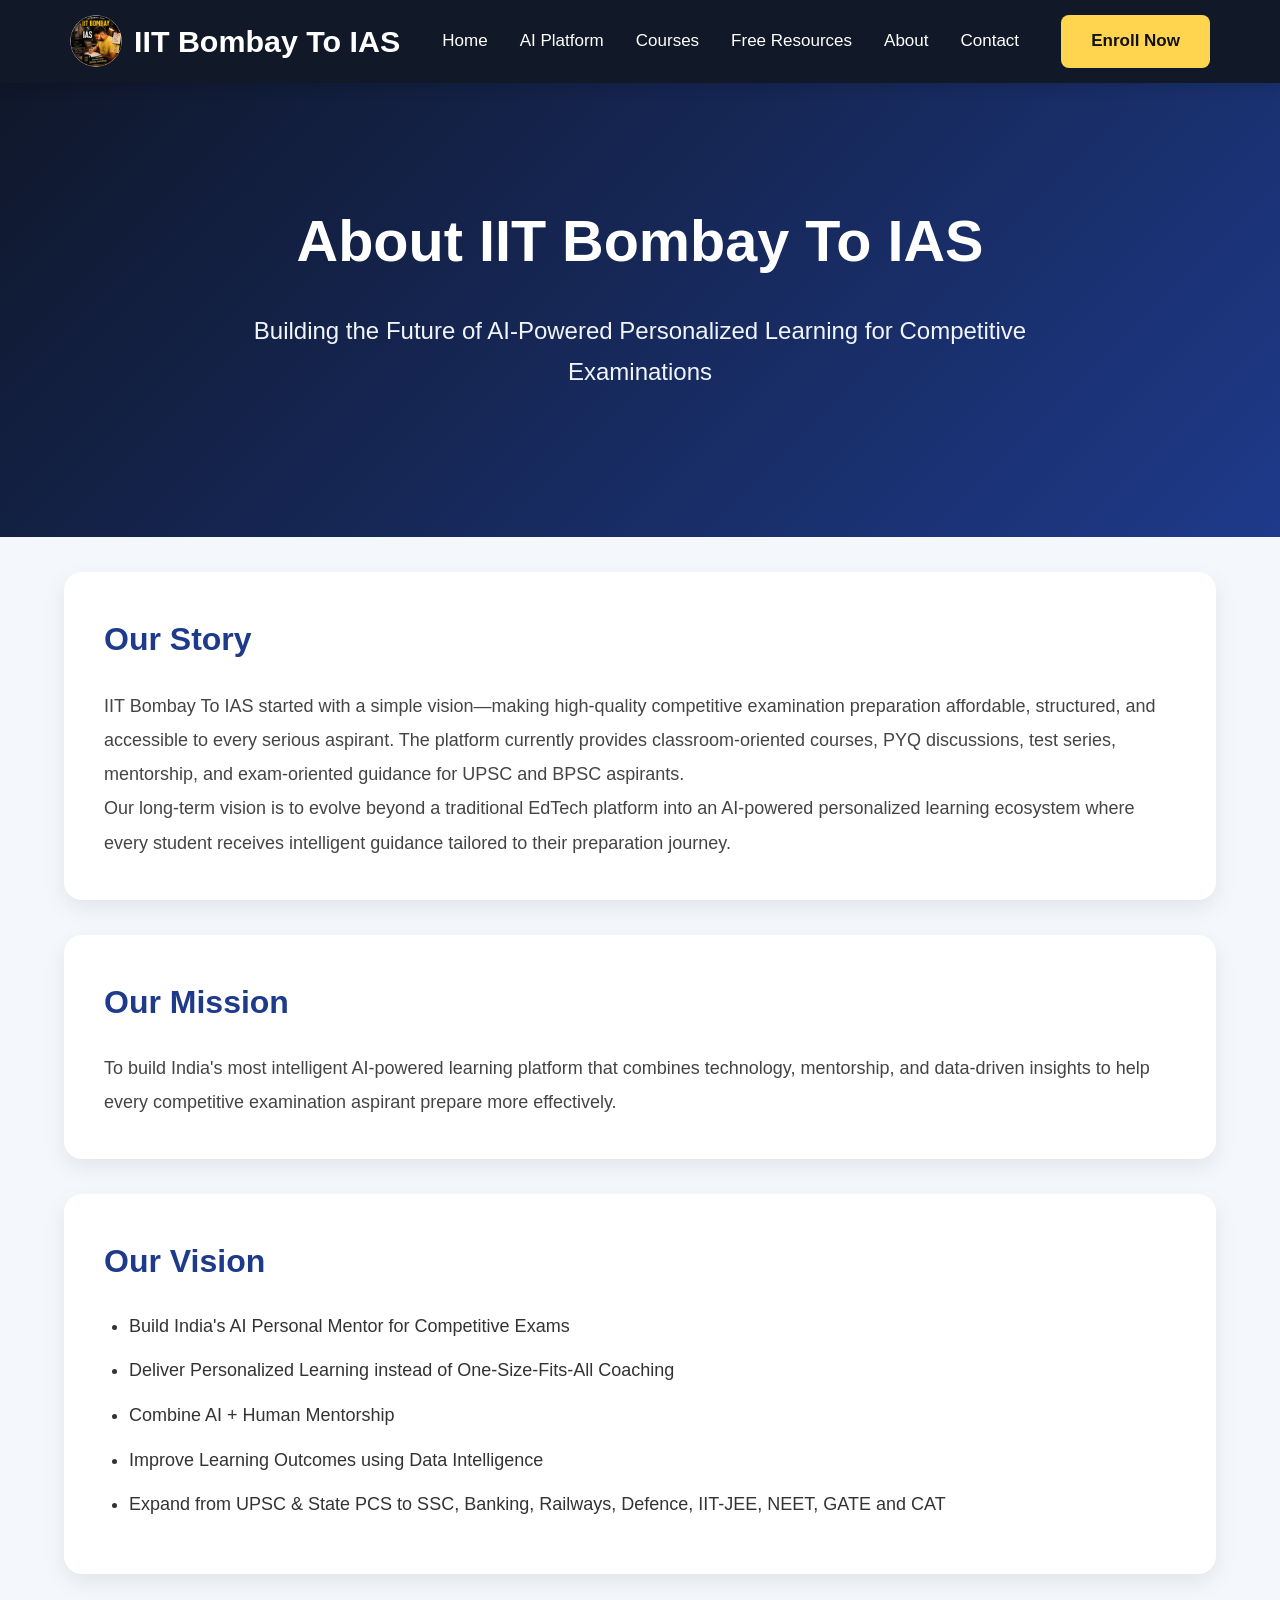
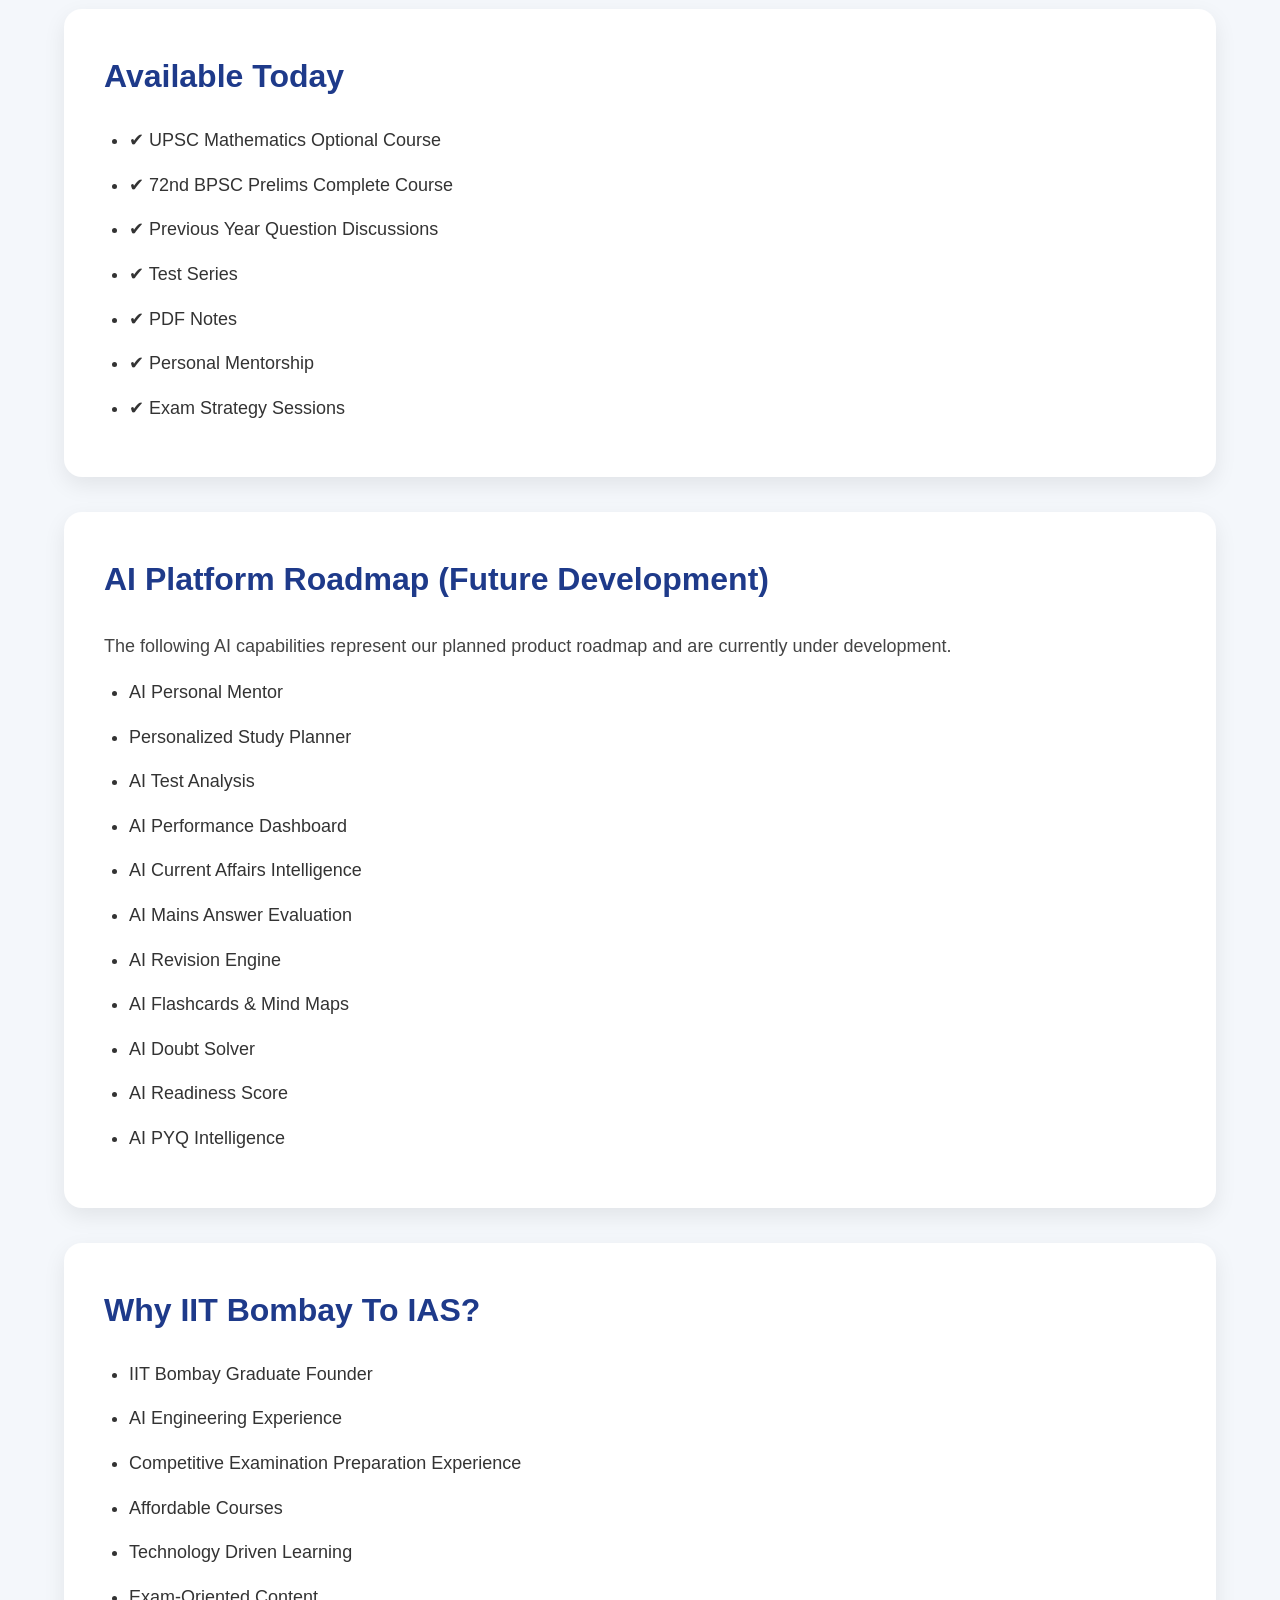
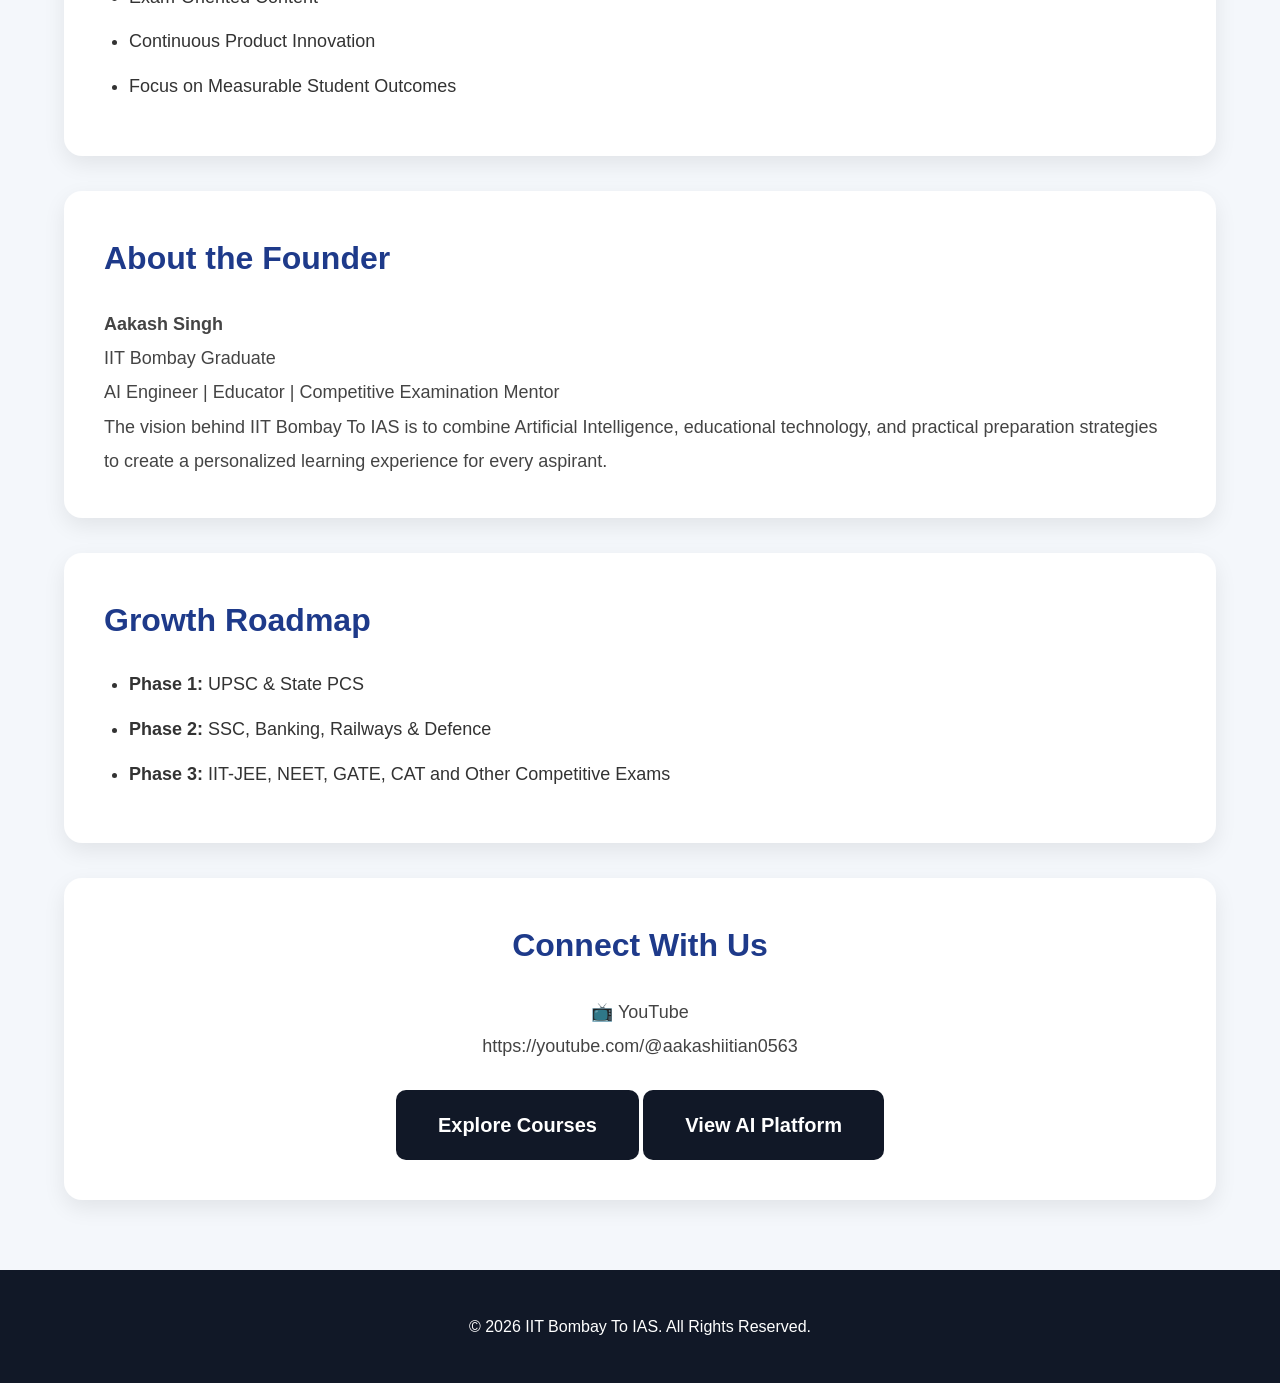
==== commit cef410f2: "Remove "View on GitHub" link from multiple HTML pages" ====
--- a/about.html
+++ b/about.html
@@ -55,7 +55,7 @@
 
 </ul>
 
-<a href="https://forms.gle/uqnSGutSCqCPFCfB7" data-cfg-href="enrollFormUrl" target="_blank" rel="noopener noreferrer" class="nav-btn btn">
+<a data-cfg-href="enrollFormUrl" target="_blank" rel="noopener noreferrer" class="nav-btn btn">
 
 Enroll Now
 
@@ -382,12 +382,6 @@
 <p>
 
 © 2026 IIT Bombay To IAS. All Rights Reserved.
-
-</p>
-
-<p>
-
-<a href="https://github.com/Abhi1191/iitbombaytoias" data-cfg-href="repoUrl" target="_blank" rel="noopener noreferrer">View on GitHub</a>
 
 </p>
 
--- a/css/style.css
+++ b/css/style.css
@@ -1685,5 +1685,184 @@
 }
 
 /* ==========================================================
+   FREE AI STUDY CHATBOT
+========================================================== */
+
+.chatbot{
+
+    border:1px solid #e2e8f0;
+    border-radius:16px;
+    overflow:hidden;
+    background:#f8fbff;
+    box-shadow:0 8px 22px rgba(0,0,0,.06);
+    max-width:760px;
+
+}
+
+.chatbot-header{
+
+    background:linear-gradient(135deg,#0f172a,#1e3a8a);
+    color:white;
+    padding:16px 20px;
+    font-size:18px;
+    font-weight:bold;
+
+}
+
+.chatbot-dot{
+
+    display:inline-block;
+    width:10px;
+    height:10px;
+    border-radius:50%;
+    background:#22c55e;
+    margin-right:8px;
+    vertical-align:middle;
+
+}
+
+.chatbot-log{
+
+    height:320px;
+    overflow-y:auto;
+    padding:20px;
+    display:flex;
+    flex-direction:column;
+    gap:12px;
+    background:white;
+
+}
+
+.chatbot-msg{
+
+    max-width:82%;
+    padding:12px 16px;
+    border-radius:14px;
+    font-size:16px;
+    line-height:1.6;
+    white-space:pre-wrap;
+    word-wrap:break-word;
+
+}
+
+.chatbot-bot{
+
+    align-self:flex-start;
+    background:#eef2ff;
+    color:#1e293b;
+    border-bottom-left-radius:4px;
+
+}
+
+.chatbot-user{
+
+    align-self:flex-end;
+    background:#2563eb;
+    color:white;
+    border-bottom-right-radius:4px;
+
+}
+
+.chatbot-chips{
+
+    display:flex;
+    flex-wrap:wrap;
+    gap:8px;
+    padding:12px 16px 0;
+
+}
+
+.chatbot-chip{
+
+    background:white;
+    border:1px solid #c7d2fe;
+    color:#1d4ed8;
+    padding:8px 14px;
+    border-radius:20px;
+    font-size:14px;
+    cursor:pointer;
+    transition:.2s;
+
+}
+
+.chatbot-chip:hover{
+
+    background:#1d4ed8;
+    color:white;
+
+}
+
+.chatbot-form{
+
+    display:flex;
+    gap:10px;
+    padding:16px;
+
+}
+
+.chatbot-form input{
+
+    flex:1;
+    padding:14px 16px;
+    border:1px solid #cbd5e1;
+    border-radius:10px;
+    font-size:16px;
+    outline:none;
+
+}
+
+.chatbot-form input:focus{
+
+    border-color:#2563eb;
+
+}
+
+.chatbot-form .btn{
+
+    background:#111827;
+    color:white;
+    border:none;
+    padding:14px 26px;
+    border-radius:10px;
+    font-weight:bold;
+    cursor:pointer;
+    transition:.3s;
+
+}
+
+.chatbot-form .btn:hover{
+
+    background:#FFD54F;
+    color:black;
+
+}
+
+.chatbot-note{
+
+    font-size:14px !important;
+    color:#64748b !important;
+    padding:0 16px 16px;
+    margin:0;
+    text-align:left !important;
+
+}
+
+@media(max-width:600px){
+
+.chatbot-form{
+
+    flex-direction:column;
+
+}
+
+.chatbot-msg{
+
+    max-width:92%;
+
+}
+
+}
+
+/* ==========================================================
    END OF FILE
 ========================================================== */
